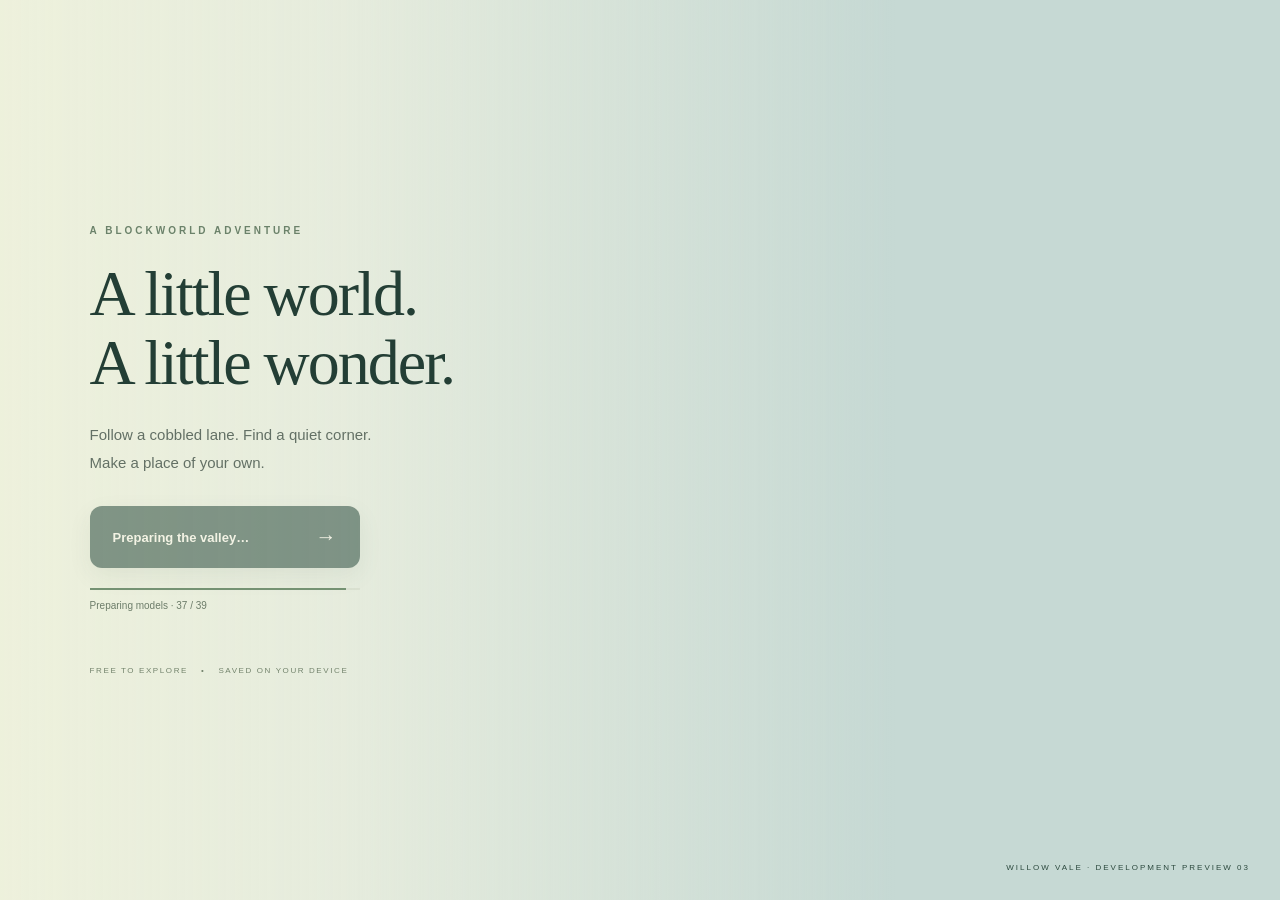
==== adventures.html @ 524bb2ce "Publish Preview 03 as main BlockWorld Adventures web app" ====
<!doctype html>
<html lang="en">
  <head>
    <meta charset="UTF-8" />
    <meta
      name="viewport"
      content="width=device-width, initial-scale=1, viewport-fit=cover"
    />
    <meta name="theme-color" content="#243c35" />
    <meta
      name="description"
      content="Explore a little village, wander the woods and make a place of your own. BlockWorld Adventures development preview."
    />
    <link rel="icon" href="./icon.svg" />
    <title>BlockWorld Adventures · Willowmere</title>
    <script type="module" crossorigin src="./assets/adventures-Db1xCGZF.js"></script>
    <link rel="stylesheet" crossorigin href="./assets/adventures-DYJf8BwX.css">
  </head>
  <body>
    <div id="app"></div>
  </body>
</html>
---- assets/adventures-DYJf8BwX.css ----
:root{font-family:ui-rounded,Avenir Next,Segoe UI,sans-serif;color:#233e35;background:#c6d9d4;--cream: #faf6ea;--green: #294a3d;--shadow: 0 8px 28px #23392b1a}*{box-sizing:border-box}body{margin:0;overflow:hidden}button,input,select,textarea{font:inherit}button{cursor:pointer;border:0;color:inherit;background:var(--cream);border-radius:12px;padding:13px 18px;min-height:46px;font-weight:600;transition:background .18s,transform .18s}button:hover{background:#e9e6d7}button:active{transform:translateY(1px)}button:disabled{cursor:wait;opacity:.55}button:focus-visible,a:focus-visible,summary:focus-visible,input:focus-visible,select:focus-visible{outline:3px solid #bc944c;outline-offset:3px}button[aria-pressed=true]{background:var(--green);color:var(--cream)}[hidden]{display:none!important}.primary{background:var(--green);color:var(--cream)}.primary:hover{background:#3c6050}#view{position:fixed;inset:0;width:100%;height:100%;touch-action:none;outline:none}#hud{position:fixed;top:max(24px,env(safe-area-inset-top));left:max(28px,env(safe-area-inset-left));right:max(28px,env(safe-area-inset-right));display:flex;justify-content:space-between;align-items:center;gap:20px;pointer-events:none}#hud>*{pointer-events:auto}.identity{display:flex;align-items:center;gap:13px;color:#294239;text-shadow:0 1px 12px #f8f7eac7}.brandmark{display:grid;place-items:center;width:43px;height:45px;font-size:45px;line-height:1}.wordmark{font-size:12px;font-weight:800;letter-spacing:2px;line-height:1.3}.wordmark span{display:block;font-size:9px;letter-spacing:3px;font-weight:600}.identity-divider{height:31px;width:1px;background:#29423940;margin:0 6px}.location strong{display:block;font-family:Georgia,serif;font-weight:500;font-size:23px}.location span{font-size:9px;letter-spacing:2px;display:block;margin-top:4px}nav{display:flex;gap:5px;padding:5px;background:#faf6eae8;border:1px solid #fff7;border-radius:16px;box-shadow:var(--shadow);-webkit-backdrop-filter:blur(16px);backdrop-filter:blur(16px)}nav button{background:transparent;min-width:48px;font-size:20px;padding:8px 13px}nav button span{font-size:12px;vertical-align:2px;margin-left:6px}.smallPill{position:fixed;top:103px;left:35px;border-radius:40px;background:#faf6ead9;padding:10px 16px;font-size:13px;box-shadow:var(--shadow);color:#416044;display:flex;gap:10px;align-items:center}.smallPill b{font-size:11px;border-left:1px solid #29423930;padding-left:10px}#compass{position:fixed;top:103px;right:44px;width:28px;text-align:center;font-size:10px;font-weight:700;transform-origin:50% 21px}#compass i{font-style:normal;display:block;font-size:24px}#bottomHint,#touchHint{position:fixed;bottom:max(28px,env(safe-area-inset-bottom));left:50%;transform:translate(-50%);display:flex;gap:20px;white-space:nowrap;font-size:11px;color:#fff;text-shadow:0 1px 5px #182f23;font-weight:500}kbd{font:10px ui-sans-serif,system-ui;background:#faf6ead9;border:1px solid #233e3525;border-radius:4px;padding:3px 5px;color:#294239;box-shadow:0 1px #233e3520;margin:0 1px;text-shadow:none}#touchHint{display:none}#saveState{position:fixed;right:max(26px,env(safe-area-inset-right));bottom:max(13px,env(safe-area-inset-bottom));color:#254037;font-size:10px;text-shadow:0 1px 5px #ffffffe0;max-width:45vw;text-align:right;pointer-events:none}.saveError{background:#fff1de!important;color:#8d3a21!important;padding:12px!important;cursor:pointer;pointer-events:auto!important;border-radius:10px;max-width:70vw!important}.roundControl{position:fixed;bottom:65px;right:max(30px,env(safe-area-inset-right));background:#faf6eac9;border:1px solid #fff7;box-shadow:var(--shadow);width:64px;height:64px;border-radius:50%;display:flex;flex-direction:column;justify-content:center;align-items:center;font-size:25px;padding:7px;touch-action:none;-webkit-user-select:none;user-select:none}.roundControl span{font-size:9px;margin-top:2px}#joystick{display:none;position:fixed;left:max(35px,env(safe-area-inset-left));bottom:max(45px,env(safe-area-inset-bottom));height:124px;width:124px;border-radius:50%;background:#faf6ea32;border:1px solid #faf6ea88;box-shadow:inset 0 0 30px #faf6ea22;touch-action:none;-webkit-user-select:none;user-select:none}#knob{position:absolute;left:50%;top:50%;width:48px;height:48px;transform:translate(-50%,-50%);border-radius:50%;border:1px solid #faf6eaaa;background:#faf6ea9c;box-shadow:0 4px 14px #233e3520}#context{position:fixed;bottom:93px;left:50%;transform:translate(-50%);background:#faf6eaed;border:1px solid #fff7;border-radius:15px;padding:7px 7px 7px 19px;display:flex;align-items:center;gap:25px;box-shadow:var(--shadow);font-family:Georgia,serif;max-width:calc(100vw - 330px);white-space:nowrap}#context button{font-family:ui-sans-serif,system-ui;font-size:11px;background:#e5e9db}#toast{position:fixed;top:158px;left:50%;transform:translate(-50%);background:#294a3de8;color:#fffbee;padding:13px 20px;font-size:13px;border-radius:12px;max-width:min(520px,90vw);box-shadow:var(--shadow);z-index:12;text-align:center}#stats{position:fixed;right:20px;top:155px;white-space:pre;font:11px/1.5 ui-monospace,monospace;color:#e5efd9;background:#203d34dc;padding:15px;border-radius:10px;pointer-events:none;z-index:10}#welcome{position:fixed;inset:0;background:linear-gradient(90deg,#eef1dcfa,#edf0dfd0 27%,#e7eddf00 70%);z-index:20;display:flex;align-items:center;padding:7vw;pointer-events:none}#welcome section{max-width:470px;pointer-events:auto}h1,h2,p{margin-top:0}.eyebrow{font-size:10px;font-weight:700;letter-spacing:3px;color:#6b826a;margin-bottom:23px}h1{font:normal clamp(36px,5vw,68px) / 1.08 Georgia,"Times New Roman",serif;letter-spacing:-2px;margin-bottom:24px}p{font-size:14px;line-height:1.85;color:#637065}#welcome p{font-size:15px;margin-bottom:30px}#enter{display:flex;justify-content:space-between;align-items:center;min-width:270px;padding:19px 23px;font-size:13px;box-shadow:0 8px 25px #294a3d24}#enter span{font-size:21px;margin-left:30px}.loadingTrack{height:2px;background:#a2af962c;width:270px;margin-top:20px}.loadingTrack i{display:block;height:100%;width:0;background:#769374;transition:width .2s}#loadingText{font-size:10px;display:block;margin-top:10px;color:#6c7c69}.welcomeFoot{margin-top:55px;font-size:8px;letter-spacing:1.6px;color:#73836c;display:flex;gap:13px}.previewBadge{position:absolute;bottom:28px;right:30px;font-size:8px;letter-spacing:2px;color:#2c493e}#modal{position:fixed;inset:0;z-index:30;background:#1f362b6b;-webkit-backdrop-filter:blur(8px);backdrop-filter:blur(8px);display:grid;place-items:center;padding:max(22px,env(safe-area-inset-top)) max(22px,env(safe-area-inset-right)) max(22px,env(safe-area-inset-bottom)) max(22px,env(safe-area-inset-left));overflow:auto}#modal>section{position:relative;width:min(850px,100%);background:var(--cream);padding:45px;border:1px solid #fff9;border-radius:24px;box-shadow:0 20px 80px #1a2d2440;max-height:100%;overflow:auto}#modal h1{font-size:40px;letter-spacing:-1px;margin-bottom:16px}#modal .eyebrow{font-size:8px;margin-bottom:14px}.closeModal{position:absolute;right:15px;top:15px;background:transparent;font-weight:400;font-size:17px}#modal p{max-width:660px;font-size:13px}#modal h2{font:22px Georgia,serif;margin-bottom:15px}.placeCards{display:grid;grid-template-columns:repeat(3,1fr);gap:12px;margin:25px 0}.placeCard{text-align:left;display:flex;flex-direction:column;gap:12px;min-height:230px;padding:20px;background:#e6ecdc;border:1px solid #354c3021}.placeCard.woodland{background:#dbe5da}.placeCard.meadow{background:#ede6d4}.sceneIcon{font-size:44px;font-weight:400;color:#688269}.placeCard small{font-size:7px;letter-spacing:1.7px}.placeCard strong{font:23px Georgia,serif;letter-spacing:-.5px}.placeCard>span:not(.sceneIcon){font-size:11px;line-height:1.65;color:#667360}.placeCard b{font-size:11px;margin-top:auto}.savedWorlds{padding-top:15px;border-top:1px solid #29423920}#savedRows{display:flex;flex-wrap:wrap;gap:8px}#savedRows button{border:1px solid #29423925;font-size:12px}.finePrint{font-size:10px!important;color:#7d8576!important;margin:22px 0 0}.menuGrid{display:grid;grid-template-columns:1fr 1fr;gap:9px;margin:20px 0}.menuGrid button,.fileButton{font-size:12px;background:#e9ebdf;text-align:center}.menuGrid .primary{background:var(--green)}.fileButton{position:relative;border-radius:12px;display:grid;place-items:center;min-height:46px;cursor:pointer;font-weight:600}.fileButton input{position:absolute;inset:0;opacity:0;width:100%;cursor:pointer}.fileButton:focus-within{outline:3px solid #bc944c;outline-offset:3px}.qualityLabel{display:flex;align-items:center;gap:20px;font-size:12px;margin:24px 0}select{background:#e9ebdf;border:1px solid #29423925;border-radius:8px;padding:10px;max-width:100%}details{font-size:12px;margin-top:22px;color:#667360}summary{cursor:pointer;margin-bottom:15px}textarea{width:100%;min-height:80px;font:10px/1.5 ui-monospace,monospace;background:#fffdf5;border:1px solid #29423930;border-radius:8px;padding:10px}a{color:#355a43}.assetGrid{display:grid;grid-template-columns:repeat(5,1fr);gap:8px}.assetGrid button{background:#e5e9db;border:1px solid #2942391c;font-size:10px;display:flex;flex-direction:column;align-items:center;gap:8px;padding:14px 8px}.assetGrid button span{font:36px Georgia,serif;color:#6c8569}#editBar{position:fixed;bottom:28px;left:50%;transform:translate(-50%);display:flex;gap:5px;align-items:center;z-index:15;box-shadow:var(--shadow);background:var(--cream);padding:7px;border-radius:15px;max-width:95vw}#editBar button{padding:10px 14px;font-size:17px;background:#e6eadb}#editBar button span{font-size:11px;margin-left:3px}#editBar .primary{background:var(--green)}#editName{font-size:11px;padding:0 12px;min-width:100px;max-width:180px}#fatal{position:fixed;inset:25%;padding:35px;border-radius:20px;background:var(--cream);z-index:100;box-shadow:0 0 0 100vmax #223c36aa}#fatal h2{font:28px Georgia,serif}#fatal p{word-break:break-word}@media(pointer:coarse){#joystick{display:block}#bottomHint{display:none}#touchHint{display:block;font-size:9px;bottom:21px}#context{bottom:155px}#saveState{bottom:4px}.roundControl{bottom:65px}button{touch-action:manipulation}}@media(max-width:700px){#hud{top:max(14px,env(safe-area-inset-top));left:max(14px,env(safe-area-inset-left));right:max(14px,env(safe-area-inset-right));gap:10px}.brandmark{width:27px;font-size:35px}.identity{gap:7px}.wordmark{font-size:9px;letter-spacing:1.2px}.wordmark span{font-size:7px;letter-spacing:1.7px}.identity-divider{margin:0 3px;height:23px}.location strong{font-size:18px}.location span{font-size:7px;letter-spacing:1.2px}nav{gap:0;border-radius:13px;padding:3px}nav button{font-size:21px;padding:7px;min-width:43px;min-height:43px}nav button span{display:none}.smallPill{top:82px;left:18px;font-size:11px;gap:8px;padding:9px 12px}#compass{top:84px;right:25px}.smallPill b{font-size:9px}#welcome{padding:30px;background:linear-gradient(90deg,#eef1dcf5,#edf0dfad 70%,#e7eddf42)}#welcome h1{font-size:48px}#welcome p{font-size:13px}#welcome section{max-width:360px}#enter{min-width:250px}.previewBadge{font-size:7px;right:18px;bottom:18px}.welcomeFoot{font-size:7px;margin-top:35px}#context{max-width:calc(100vw - 32px);bottom:185px;padding-left:13px;gap:14px;font-size:14px}#context button{padding:10px;min-height:44px}#context kbd{display:none}#toast{top:130px;font-size:12px;width:max-content;max-width:90vw}#modal{padding:14px}#modal>section{padding:35px 22px 25px;border-radius:20px}#modal h1{font-size:33px;padding-right:15px}.placeCards{grid-template-columns:1fr;gap:9px;margin:18px 0}.placeCard{min-height:128px;gap:7px;position:relative;padding:16px 18px 16px 72px}.sceneIcon{position:absolute;left:20px;top:35px;font-size:32px}.placeCard strong{font-size:22px}.placeCard>span:not(.sceneIcon){font-size:10px}.placeCard b{position:absolute;right:15px;top:19px;font-size:10px}.placeCard small{padding-right:65px;font-size:7px}.assetGrid{grid-template-columns:repeat(3,1fr)}.menuGrid{gap:7px}.menuGrid button,.fileButton{font-size:11px;padding:12px}.qualityLabel{display:block}.qualityLabel select{display:block;margin-top:10px;width:100%}#editBar{bottom:28px;gap:3px;padding:5px;flex-wrap:wrap;justify-content:center;width:max-content;max-width:94vw}#editName{font-size:10px;padding:0 5px;max-width:130px;min-width:0}#editBar button{padding:8px 12px;min-height:44px}#editBar button span{display:none}#saveState{font-size:8px;max-width:65vw;right:12px}#joystick{width:116px;height:116px;left:max(22px,env(safe-area-inset-left));bottom:max(50px,env(safe-area-inset-bottom))}.roundControl{right:max(22px,env(safe-area-inset-right));bottom:72px;width:59px;height:59px}#fatal{inset:15% 5%}#stats{top:125px;font-size:9px;padding:10px}}@media(max-height:520px){#hud{top:max(8px,env(safe-area-inset-top));left:max(14px,env(safe-area-inset-left));right:max(14px,env(safe-area-inset-right))}.smallPill{top:72px;left:21px;font-size:10px;padding:6px 11px}#compass{top:75px}#welcome h1{font-size:42px;margin-bottom:15px}#welcome p{font-size:12px;margin-bottom:20px}#welcome .eyebrow{margin-bottom:13px}.welcomeFoot{margin-top:20px}#welcome{padding:25px 55px}.previewBadge{bottom:10px;font-size:6px}#enter{padding:13px 20px}.loadingTrack{margin-top:12px}#joystick{width:102px;height:102px;bottom:25px;left:max(25px,env(safe-area-inset-left))}#knob{width:42px;height:42px}.roundControl{bottom:35px}#context{bottom:30px;max-width:calc(100vw - 320px);font-size:13px;gap:12px}#bottomHint,#touchHint{bottom:8px;font-size:8px}#editBar{bottom:20px}#toast{top:90px}#modal>section{padding:28px}.placeCards{grid-template-columns:repeat(3,1fr)}.placeCard{padding:14px;min-height:185px}.placeCard .sceneIcon{position:static;font-size:28px}.placeCard b{position:static}.placeCard small{font-size:6px;padding:0}.placeCard strong{font-size:21px}.assetGrid{grid-template-columns:repeat(5,1fr)}}@media(prefers-reduced-motion:reduce){button{transition:none}}body:not(.playing) #hud,body:not(.playing) #discoveryCount,body:not(.playing) #compass,body:not(.playing) #run,body:not(.playing) #joystick,body:not(.playing) #bottomHint,body:not(.playing) #touchHint,body:not(.playing) #saveState{visibility:hidden}.identity{background:#faf6eade;border:1px solid #fff5;border-radius:16px;padding:8px 12px;-webkit-backdrop-filter:blur(12px);backdrop-filter:blur(12px);box-shadow:var(--shadow)}@media(max-width:440px){.identity .wordmark{display:none}.identity{padding:7px 10px;gap:4px}.identity-divider{margin:0 2px}.location strong{font-size:19px}}#newPlaceButtons{display:flex;flex-wrap:wrap;gap:8px}#newPlaceButtons button{font-size:12px;border:1px solid #29423925}.newPlaces{padding-top:15px}.catalogueFilters{display:flex;flex-wrap:wrap;gap:7px;margin:20px 0}.catalogueFilters button{font-size:10px;min-height:36px;padding:8px 13px;background:#e5e9db;border-radius:30px}.catalogueFilters button[aria-pressed=true]{background:#294a3d;color:#faf6ea}.assetGrid button{padding:8px 7px 14px;gap:5px}.assetGrid button img{width:100%;height:auto;aspect-ratio:4/3;object-fit:contain;pointer-events:none}.assetGrid button .assetLabel{font:600 11px/1.4 ui-rounded,Segoe UI,sans-serif;color:#294438;min-height:30px;display:grid;place-items:center}.assetGrid button:hover{background:#dbe3cd;border-color:#6f8d62}.assetGrid button:focus-visible{outline:3px solid #ad8b49;outline-offset:2px}body.editing #bottomHint,body.editing #touchHint,body.editing #context{visibility:hidden}@media(max-width:700px)and (min-height:521px){#editBar{bottom:184px}}#compass{display:none}#minimap{position:fixed;top:106px;right:max(30px,env(safe-area-inset-right));width:152px;height:152px;padding:0;border-radius:50%;border:5px solid #faf6eae8;box-shadow:0 4px 20px #203e3430;overflow:hidden;background:#a1b783;z-index:3}#miniCanvas{display:block;width:100%;height:100%;pointer-events:none}body:not(.playing) #minimap{display:none}#mapOverlay{position:fixed;inset:0;z-index:60;background:#e5e6d0}.mapHeader{position:absolute;top:0;left:0;right:0;height:94px;padding:18px max(28px,env(safe-area-inset-left));display:flex;align-items:center;justify-content:space-between;background:#faf6eaf2;z-index:2;box-shadow:0 4px 20px #203e3410}.mapHeader small{font-size:10px;letter-spacing:2px}.mapHeader h1{font-family:Georgia,serif;font-weight:400;margin:4px 0;font-size:28px}#fullMap{position:absolute;top:94px;left:0;width:100%;height:calc(100% - 160px);touch-action:none;outline:none}.mapTools{position:absolute;bottom:max(18px,env(safe-area-inset-bottom));left:50%;transform:translate(-50%);display:flex;gap:6px;align-items:center;white-space:nowrap}.mapTools button{min-width:46px;padding:10px 14px;box-shadow:0 2px 8px #203e3414}.mapTools select{border:0;background:#faf6ea;padding:12px;border-radius:12px;color:#294a3d;max-width:185px;min-height:46px}.mapHint{position:absolute;bottom:72px;left:0;right:0;text-align:center;font-size:12px;pointer-events:none;color:#294a3d;background:#faf6eaab;padding:5px;margin:0}@media(max-width:700px){#minimap{top:94px;right:14px;width:112px;height:112px;border-width:4px}.mapHeader{height:83px;padding:14px 16px}.mapHeader h1{font-size:23px}#fullMap{top:83px;height:calc(100% - 150px)}.mapTools{gap:4px;bottom:max(12px,env(safe-area-inset-bottom))}.mapTools button{padding:10px;min-width:43px}.mapTools select{width:118px;padding:10px 5px;font-size:12px}.mapHint{font-size:10px;bottom:65px}}@media(max-height:520px){#minimap{top:75px;width:96px;height:96px}.mapHeader{height:67px;padding:8px 18px}.mapHeader h1{font-size:23px}#fullMap{top:67px;height:calc(100% - 124px)}.mapTools{bottom:8px}.mapHint{bottom:58px}}body.editing #minimap{opacity:.65}@media(max-width:700px)and (min-height:521px){#toast{top:220px;max-width:80vw}}
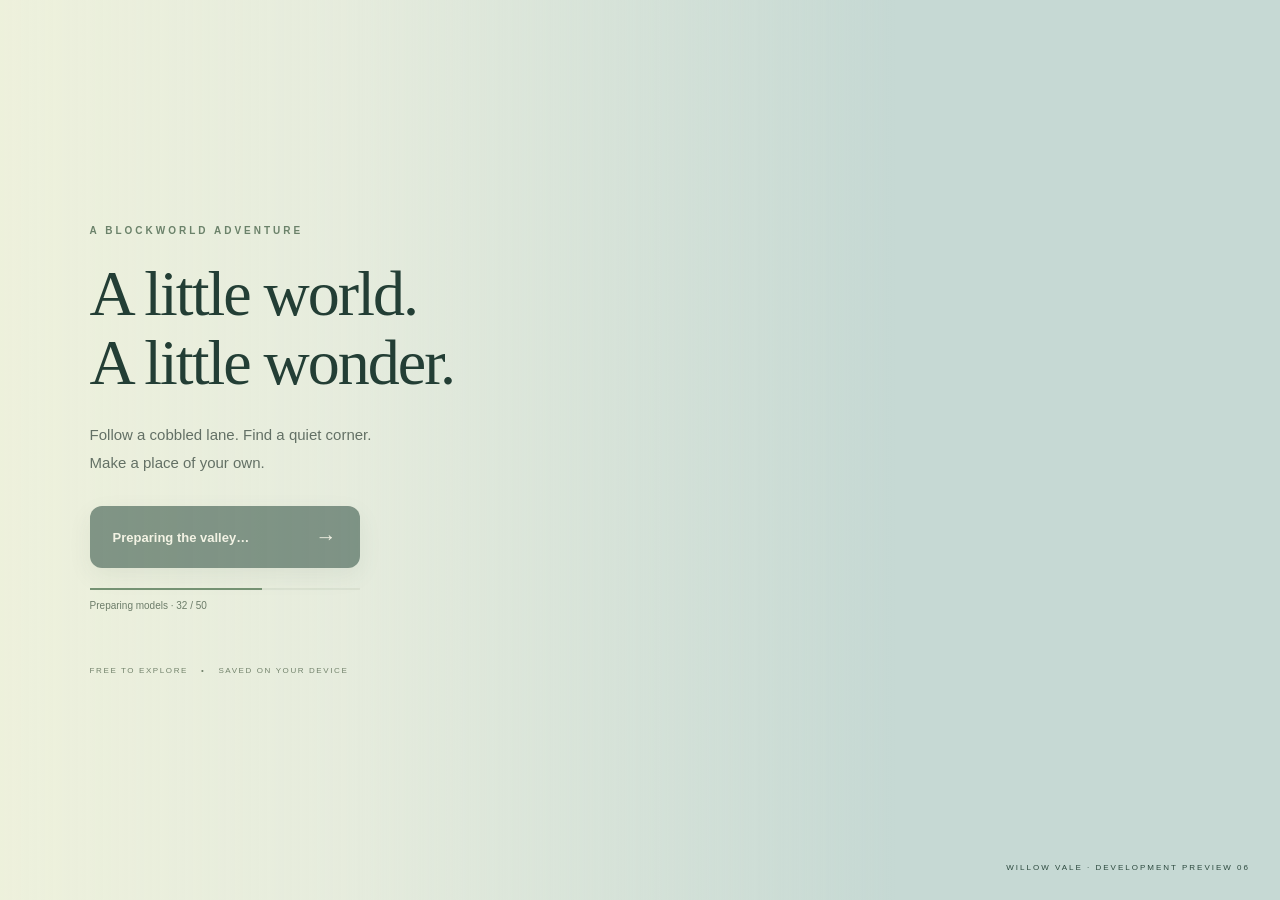
==== commit c7bab318: "Publish verified Preview 06 as main BlockWorld Adventures website" ====
--- a/adventures.html
+++ b/adventures.html
@@ -13,8 +13,8 @@
     />
     <link rel="icon" href="./icon.svg" />
     <title>BlockWorld Adventures · Willowmere</title>
-    <script type="module" crossorigin src="./assets/adventures-Db1xCGZF.js"></script>
-    <link rel="stylesheet" crossorigin href="./assets/adventures-DYJf8BwX.css">
+    <script type="module" crossorigin src="./assets/adventures-yTikIZOx.js"></script>
+    <link rel="stylesheet" crossorigin href="./assets/adventures-Bnf_TqVr.css">
   </head>
   <body>
     <div id="app"></div>
--- a/assets/adventures-Bnf_TqVr.css
+++ b/assets/adventures-Bnf_TqVr.css
@@ -0,0 +1 @@
+:root{font-family:ui-rounded,Avenir Next,Segoe UI,sans-serif;color:#233e35;background:#c6d9d4;--cream: #faf6ea;--green: #294a3d;--shadow: 0 8px 28px #23392b1a}*{box-sizing:border-box}body{margin:0;overflow:hidden}button,input,select,textarea{font:inherit}button{cursor:pointer;border:0;color:inherit;background:var(--cream);border-radius:12px;padding:13px 18px;min-height:46px;font-weight:600;transition:background .18s,transform .18s}button:hover{background:#e9e6d7}button:active{transform:translateY(1px)}button:disabled{cursor:wait;opacity:.55}button:focus-visible,a:focus-visible,summary:focus-visible,input:focus-visible,select:focus-visible{outline:3px solid #bc944c;outline-offset:3px}button[aria-pressed=true]{background:var(--green);color:var(--cream)}[hidden]{display:none!important}.primary{background:var(--green);color:var(--cream)}.primary:hover{background:#3c6050}#view{position:fixed;inset:0;width:100%;height:100%;touch-action:none;outline:none}#hud{position:fixed;top:max(24px,env(safe-area-inset-top));left:max(28px,env(safe-area-inset-left));right:max(28px,env(safe-area-inset-right));display:flex;justify-content:space-between;align-items:center;gap:20px;pointer-events:none}#hud>*{pointer-events:auto}.identity{display:flex;align-items:center;gap:13px;color:#294239;text-shadow:0 1px 12px #f8f7eac7}.brandmark{display:grid;place-items:center;width:43px;height:45px;font-size:45px;line-height:1}.wordmark{font-size:12px;font-weight:800;letter-spacing:2px;line-height:1.3}.wordmark span{display:block;font-size:9px;letter-spacing:3px;font-weight:600}.identity-divider{height:31px;width:1px;background:#29423940;margin:0 6px}.location strong{display:block;font-family:Georgia,serif;font-weight:500;font-size:23px}.location span{font-size:9px;letter-spacing:2px;display:block;margin-top:4px}nav{display:flex;gap:5px;padding:5px;background:#faf6eae8;border:1px solid #fff7;border-radius:16px;box-shadow:var(--shadow);-webkit-backdrop-filter:blur(16px);backdrop-filter:blur(16px)}nav button{background:transparent;min-width:48px;font-size:20px;padding:8px 13px}nav button span{font-size:12px;vertical-align:2px;margin-left:6px}.smallPill{position:fixed;top:103px;left:35px;border-radius:40px;background:#faf6ead9;padding:10px 16px;font-size:13px;box-shadow:var(--shadow);color:#416044;display:flex;gap:10px;align-items:center}.smallPill b{font-size:11px;border-left:1px solid #29423930;padding-left:10px}#compass{position:fixed;top:103px;right:44px;width:28px;text-align:center;font-size:10px;font-weight:700;transform-origin:50% 21px}#compass i{font-style:normal;display:block;font-size:24px}#bottomHint,#touchHint{position:fixed;bottom:max(28px,env(safe-area-inset-bottom));left:50%;transform:translate(-50%);display:flex;gap:20px;white-space:nowrap;font-size:11px;color:#fff;text-shadow:0 1px 5px #182f23;font-weight:500}kbd{font:10px ui-sans-serif,system-ui;background:#faf6ead9;border:1px solid #233e3525;border-radius:4px;padding:3px 5px;color:#294239;box-shadow:0 1px #233e3520;margin:0 1px;text-shadow:none}#touchHint{display:none}#saveState{position:fixed;right:max(26px,env(safe-area-inset-right));bottom:max(13px,env(safe-area-inset-bottom));color:#254037;font-size:10px;text-shadow:0 1px 5px #ffffffe0;max-width:45vw;text-align:right;pointer-events:none}.saveError{background:#fff1de!important;color:#8d3a21!important;padding:12px!important;cursor:pointer;pointer-events:auto!important;border-radius:10px;max-width:70vw!important}.roundControl{position:fixed;bottom:65px;right:max(30px,env(safe-area-inset-right));background:#faf6eac9;border:1px solid #fff7;box-shadow:var(--shadow);width:64px;height:64px;border-radius:50%;display:flex;flex-direction:column;justify-content:center;align-items:center;font-size:25px;padding:7px;touch-action:none;-webkit-user-select:none;user-select:none}.roundControl span{font-size:9px;margin-top:2px}#joystick{display:none;position:fixed;left:max(35px,env(safe-area-inset-left));bottom:max(45px,env(safe-area-inset-bottom));height:124px;width:124px;border-radius:50%;background:#faf6ea32;border:1px solid #faf6ea88;box-shadow:inset 0 0 30px #faf6ea22;touch-action:none;-webkit-user-select:none;user-select:none}#knob{position:absolute;left:50%;top:50%;width:48px;height:48px;transform:translate(-50%,-50%);border-radius:50%;border:1px solid #faf6eaaa;background:#faf6ea9c;box-shadow:0 4px 14px #233e3520}#context{position:fixed;bottom:93px;left:50%;transform:translate(-50%);background:#faf6eaed;border:1px solid #fff7;border-radius:15px;padding:7px 7px 7px 19px;display:flex;align-items:center;gap:25px;box-shadow:var(--shadow);font-family:Georgia,serif;max-width:calc(100vw - 330px);white-space:nowrap}#context button{font-family:ui-sans-serif,system-ui;font-size:11px;background:#e5e9db}#toast{position:fixed;top:158px;left:50%;transform:translate(-50%);background:#294a3de8;color:#fffbee;padding:13px 20px;font-size:13px;border-radius:12px;max-width:min(520px,90vw);box-shadow:var(--shadow);z-index:12;text-align:center}#stats{position:fixed;right:20px;top:155px;white-space:pre;font:11px/1.5 ui-monospace,monospace;color:#e5efd9;background:#203d34dc;padding:15px;border-radius:10px;pointer-events:none;z-index:10}#welcome{position:fixed;inset:0;background:linear-gradient(90deg,#eef1dcfa,#edf0dfd0 27%,#e7eddf00 70%);z-index:20;display:flex;align-items:center;padding:7vw;pointer-events:none}#welcome section{max-width:470px;pointer-events:auto}h1,h2,p{margin-top:0}.eyebrow{font-size:10px;font-weight:700;letter-spacing:3px;color:#6b826a;margin-bottom:23px}h1{font:normal clamp(36px,5vw,68px) / 1.08 Georgia,"Times New Roman",serif;letter-spacing:-2px;margin-bottom:24px}p{font-size:14px;line-height:1.85;color:#637065}#welcome p{font-size:15px;margin-bottom:30px}#enter{display:flex;justify-content:space-between;align-items:center;min-width:270px;padding:19px 23px;font-size:13px;box-shadow:0 8px 25px #294a3d24}#enter span{font-size:21px;margin-left:30px}.loadingTrack{height:2px;background:#a2af962c;width:270px;margin-top:20px}.loadingTrack i{display:block;height:100%;width:0;background:#769374;transition:width .2s}#loadingText{font-size:10px;display:block;margin-top:10px;color:#6c7c69}.welcomeFoot{margin-top:55px;font-size:8px;letter-spacing:1.6px;color:#73836c;display:flex;gap:13px}.previewBadge{position:absolute;bottom:28px;right:30px;font-size:8px;letter-spacing:2px;color:#2c493e}#modal{position:fixed;inset:0;z-index:30;background:#1f362b6b;-webkit-backdrop-filter:blur(8px);backdrop-filter:blur(8px);display:grid;place-items:center;padding:max(22px,env(safe-area-inset-top)) max(22px,env(safe-area-inset-right)) max(22px,env(safe-area-inset-bottom)) max(22px,env(safe-area-inset-left));overflow:auto}#modal>section{position:relative;width:min(850px,100%);background:var(--cream);padding:45px;border:1px solid #fff9;border-radius:24px;box-shadow:0 20px 80px #1a2d2440;max-height:100%;overflow:auto}#modal h1{font-size:40px;letter-spacing:-1px;margin-bottom:16px}#modal .eyebrow{font-size:8px;margin-bottom:14px}.closeModal{position:absolute;right:15px;top:15px;background:transparent;font-weight:400;font-size:17px}#modal p{max-width:660px;font-size:13px}#modal h2{font:22px Georgia,serif;margin-bottom:15px}.placeCards{display:grid;grid-template-columns:repeat(3,1fr);gap:12px;margin:25px 0}.placeCard{text-align:left;display:flex;flex-direction:column;gap:12px;min-height:230px;padding:20px;background:#e6ecdc;border:1px solid #354c3021}.placeCard.woodland{background:#dbe5da}.placeCard.meadow{background:#ede6d4}.sceneIcon{font-size:44px;font-weight:400;color:#688269}.placeCard small{font-size:7px;letter-spacing:1.7px}.placeCard strong{font:23px Georgia,serif;letter-spacing:-.5px}.placeCard>span:not(.sceneIcon){font-size:11px;line-height:1.65;color:#667360}.placeCard b{font-size:11px;margin-top:auto}.savedWorlds{padding-top:15px;border-top:1px solid #29423920}#savedRows{display:flex;flex-wrap:wrap;gap:8px}#savedRows button{border:1px solid #29423925;font-size:12px}.finePrint{font-size:10px!important;color:#7d8576!important;margin:22px 0 0}.menuGrid{display:grid;grid-template-columns:1fr 1fr;gap:9px;margin:20px 0}.menuGrid button,.fileButton{font-size:12px;background:#e9ebdf;text-align:center}.menuGrid .primary{background:var(--green)}.fileButton{position:relative;border-radius:12px;display:grid;place-items:center;min-height:46px;cursor:pointer;font-weight:600}.fileButton input{position:absolute;inset:0;opacity:0;width:100%;cursor:pointer}.fileButton:focus-within{outline:3px solid #bc944c;outline-offset:3px}.qualityLabel{display:flex;align-items:center;gap:20px;font-size:12px;margin:24px 0}select{background:#e9ebdf;border:1px solid #29423925;border-radius:8px;padding:10px;max-width:100%}details{font-size:12px;margin-top:22px;color:#667360}summary{cursor:pointer;margin-bottom:15px}textarea{width:100%;min-height:80px;font:10px/1.5 ui-monospace,monospace;background:#fffdf5;border:1px solid #29423930;border-radius:8px;padding:10px}a{color:#355a43}.assetGrid{display:grid;grid-template-columns:repeat(5,1fr);gap:8px}.assetGrid button{background:#e5e9db;border:1px solid #2942391c;font-size:10px;display:flex;flex-direction:column;align-items:center;gap:8px;padding:14px 8px}.assetGrid button span{font:36px Georgia,serif;color:#6c8569}#editBar{position:fixed;bottom:28px;left:50%;transform:translate(-50%);display:flex;gap:5px;align-items:center;z-index:15;box-shadow:var(--shadow);background:var(--cream);padding:7px;border-radius:15px;max-width:95vw}#editBar button{padding:10px 14px;font-size:17px;background:#e6eadb}#editBar button span{font-size:11px;margin-left:3px}#editBar .primary{background:var(--green)}#editName{font-size:11px;padding:0 12px;min-width:100px;max-width:180px}#fatal{position:fixed;inset:25%;padding:35px;border-radius:20px;background:var(--cream);z-index:100;box-shadow:0 0 0 100vmax #223c36aa}#fatal h2{font:28px Georgia,serif}#fatal p{word-break:break-word}@media(pointer:coarse){#joystick{display:block}#bottomHint{display:none}#touchHint{display:block;font-size:9px;bottom:21px}#context{bottom:155px}#saveState{bottom:4px}.roundControl{bottom:65px}button{touch-action:manipulation}}@media(max-width:700px){#hud{top:max(14px,env(safe-area-inset-top));left:max(14px,env(safe-area-inset-left));right:max(14px,env(safe-area-inset-right));gap:10px}.brandmark{width:27px;font-size:35px}.identity{gap:7px}.wordmark{font-size:9px;letter-spacing:1.2px}.wordmark span{font-size:7px;letter-spacing:1.7px}.identity-divider{margin:0 3px;height:23px}.location strong{font-size:18px}.location span{font-size:7px;letter-spacing:1.2px}nav{gap:0;border-radius:13px;padding:3px}nav button{font-size:21px;padding:7px;min-width:43px;min-height:43px}nav button span{display:none}.smallPill{top:82px;left:18px;font-size:11px;gap:8px;padding:9px 12px}#compass{top:84px;right:25px}.smallPill b{font-size:9px}#welcome{padding:30px;background:linear-gradient(90deg,#eef1dcf5,#edf0dfad 70%,#e7eddf42)}#welcome h1{font-size:48px}#welcome p{font-size:13px}#welcome section{max-width:360px}#enter{min-width:250px}.previewBadge{font-size:7px;right:18px;bottom:18px}.welcomeFoot{font-size:7px;margin-top:35px}#context{max-width:calc(100vw - 32px);bottom:185px;padding-left:13px;gap:14px;font-size:14px}#context button{padding:10px;min-height:44px}#context kbd{display:none}#toast{top:130px;font-size:12px;width:max-content;max-width:90vw}#modal{padding:14px}#modal>section{padding:35px 22px 25px;border-radius:20px}#modal h1{font-size:33px;padding-right:15px}.placeCards{grid-template-columns:1fr;gap:9px;margin:18px 0}.placeCard{min-height:128px;gap:7px;position:relative;padding:16px 18px 16px 72px}.sceneIcon{position:absolute;left:20px;top:35px;font-size:32px}.placeCard strong{font-size:22px}.placeCard>span:not(.sceneIcon){font-size:10px}.placeCard b{position:absolute;right:15px;top:19px;font-size:10px}.placeCard small{padding-right:65px;font-size:7px}.assetGrid{grid-template-columns:repeat(3,1fr)}.menuGrid{gap:7px}.menuGrid button,.fileButton{font-size:11px;padding:12px}.qualityLabel{display:block}.qualityLabel select{display:block;margin-top:10px;width:100%}#editBar{bottom:28px;gap:3px;padding:5px;flex-wrap:wrap;justify-content:center;width:max-content;max-width:94vw}#editName{font-size:10px;padding:0 5px;max-width:130px;min-width:0}#editBar button{padding:8px 12px;min-height:44px}#editBar button span{display:none}#saveState{font-size:8px;max-width:65vw;right:12px}#joystick{width:116px;height:116px;left:max(22px,env(safe-area-inset-left));bottom:max(50px,env(safe-area-inset-bottom))}.roundControl{right:max(22px,env(safe-area-inset-right));bottom:72px;width:59px;height:59px}#fatal{inset:15% 5%}#stats{top:125px;font-size:9px;padding:10px}}@media(max-height:520px){#hud{top:max(8px,env(safe-area-inset-top));left:max(14px,env(safe-area-inset-left));right:max(14px,env(safe-area-inset-right))}.smallPill{top:72px;left:21px;font-size:10px;padding:6px 11px}#compass{top:75px}#welcome h1{font-size:42px;margin-bottom:15px}#welcome p{font-size:12px;margin-bottom:20px}#welcome .eyebrow{margin-bottom:13px}.welcomeFoot{margin-top:20px}#welcome{padding:25px 55px}.previewBadge{bottom:10px;font-size:6px}#enter{padding:13px 20px}.loadingTrack{margin-top:12px}#joystick{width:102px;height:102px;bottom:25px;left:max(25px,env(safe-area-inset-left))}#knob{width:42px;height:42px}.roundControl{bottom:35px}#context{bottom:30px;max-width:calc(100vw - 320px);font-size:13px;gap:12px}#bottomHint,#touchHint{bottom:8px;font-size:8px}#editBar{bottom:20px}#toast{top:90px}#modal>section{padding:28px}.placeCards{grid-template-columns:repeat(3,1fr)}.placeCard{padding:14px;min-height:185px}.placeCard .sceneIcon{position:static;font-size:28px}.placeCard b{position:static}.placeCard small{font-size:6px;padding:0}.placeCard strong{font-size:21px}.assetGrid{grid-template-columns:repeat(5,1fr)}}@media(prefers-reduced-motion:reduce){button{transition:none}}body:not(.playing) #hud,body:not(.playing) #discoveryCount,body:not(.playing) #compass,body:not(.playing) #run,body:not(.playing) #joystick,body:not(.playing) #bottomHint,body:not(.playing) #touchHint,body:not(.playing) #saveState{visibility:hidden}.identity{background:#faf6eade;border:1px solid #fff5;border-radius:16px;padding:8px 12px;-webkit-backdrop-filter:blur(12px);backdrop-filter:blur(12px);box-shadow:var(--shadow)}@media(max-width:440px){.identity .wordmark{display:none}.identity{padding:7px 10px;gap:4px}.identity-divider{margin:0 2px}.location strong{font-size:19px}}#newPlaceButtons{display:flex;flex-wrap:wrap;gap:8px}#newPlaceButtons button{font-size:12px;border:1px solid #29423925}.newPlaces{padding-top:15px}.catalogueFilters{display:flex;flex-wrap:wrap;gap:7px;margin:20px 0}.catalogueFilters button{transition:transform .18s;font-size:10px;min-height:36px;padding:8px 13px;background:#e5e9db;border-radius:30px}.catalogueFilters button[aria-pressed=true]{background:#294a3d;color:#faf6ea}.assetGrid button{padding:8px 7px 14px;gap:5px}.assetGrid button img{width:100%;height:auto;aspect-ratio:4/3;object-fit:contain;pointer-events:none}.assetGrid button .assetLabel{font:600 11px/1.4 ui-rounded,Segoe UI,sans-serif;color:#294438;min-height:30px;display:grid;place-items:center}.assetGrid button:hover{background:#dbe3cd;border-color:#6f8d62}.assetGrid button:focus-visible{outline:3px solid #ad8b49;outline-offset:2px}body.editing #bottomHint,body.editing #touchHint,body.editing #context{visibility:hidden}@media(max-width:700px)and (min-height:521px){#editBar{bottom:184px}}#compass{display:none}#minimap{position:fixed;top:106px;right:max(30px,env(safe-area-inset-right));width:152px;height:152px;padding:0;border-radius:50%;border:5px solid #faf6eae8;box-shadow:0 4px 20px #203e3430;overflow:hidden;background:#a1b783;z-index:3}#miniCanvas{display:block;width:100%;height:100%;pointer-events:none}body:not(.playing) #minimap{display:none}#mapOverlay{position:fixed;inset:0;z-index:60;background:#e5e6d0}.mapHeader{position:absolute;top:0;left:0;right:0;height:94px;padding:18px max(28px,env(safe-area-inset-left));display:flex;align-items:center;justify-content:space-between;background:#faf6eaf2;z-index:2;box-shadow:0 4px 20px #203e3410}.mapHeader small{font-size:10px;letter-spacing:2px}.mapHeader h1{font-family:Georgia,serif;font-weight:400;margin:4px 0;font-size:28px}#fullMap{position:absolute;top:94px;left:0;width:100%;height:calc(100% - 160px);touch-action:none;outline:none}.mapTools{position:absolute;bottom:max(18px,env(safe-area-inset-bottom));left:50%;transform:translate(-50%);display:flex;gap:6px;align-items:center;white-space:nowrap}.mapTools button{min-width:46px;padding:10px 14px;box-shadow:0 2px 8px #203e3414}.mapTools select{border:0;background:#faf6ea;padding:12px;border-radius:12px;color:#294a3d;max-width:185px;min-height:46px}.mapHint{position:absolute;bottom:72px;left:0;right:0;text-align:center;font-size:12px;pointer-events:none;color:#294a3d;background:#faf6eaab;padding:5px;margin:0}@media(max-width:700px){#minimap{top:94px;right:14px;width:112px;height:112px;border-width:4px}.mapHeader{height:83px;padding:14px 16px}.mapHeader h1{font-size:23px}#fullMap{top:83px;height:calc(100% - 150px)}.mapTools{gap:4px;bottom:max(12px,env(safe-area-inset-bottom))}.mapTools button{padding:10px;min-width:43px}.mapTools select{width:118px;padding:10px 5px;font-size:12px}.mapHint{font-size:10px;bottom:65px}}@media(max-height:520px){#minimap{top:75px;width:96px;height:96px}.mapHeader{height:67px;padding:8px 18px}.mapHeader h1{font-size:23px}#fullMap{top:67px;height:calc(100% - 124px)}.mapTools{bottom:8px}.mapHint{bottom:58px}}body.editing #minimap{opacity:.65}@media(max-width:700px)and (min-height:521px){#toast{top:220px;max-width:80vw}}
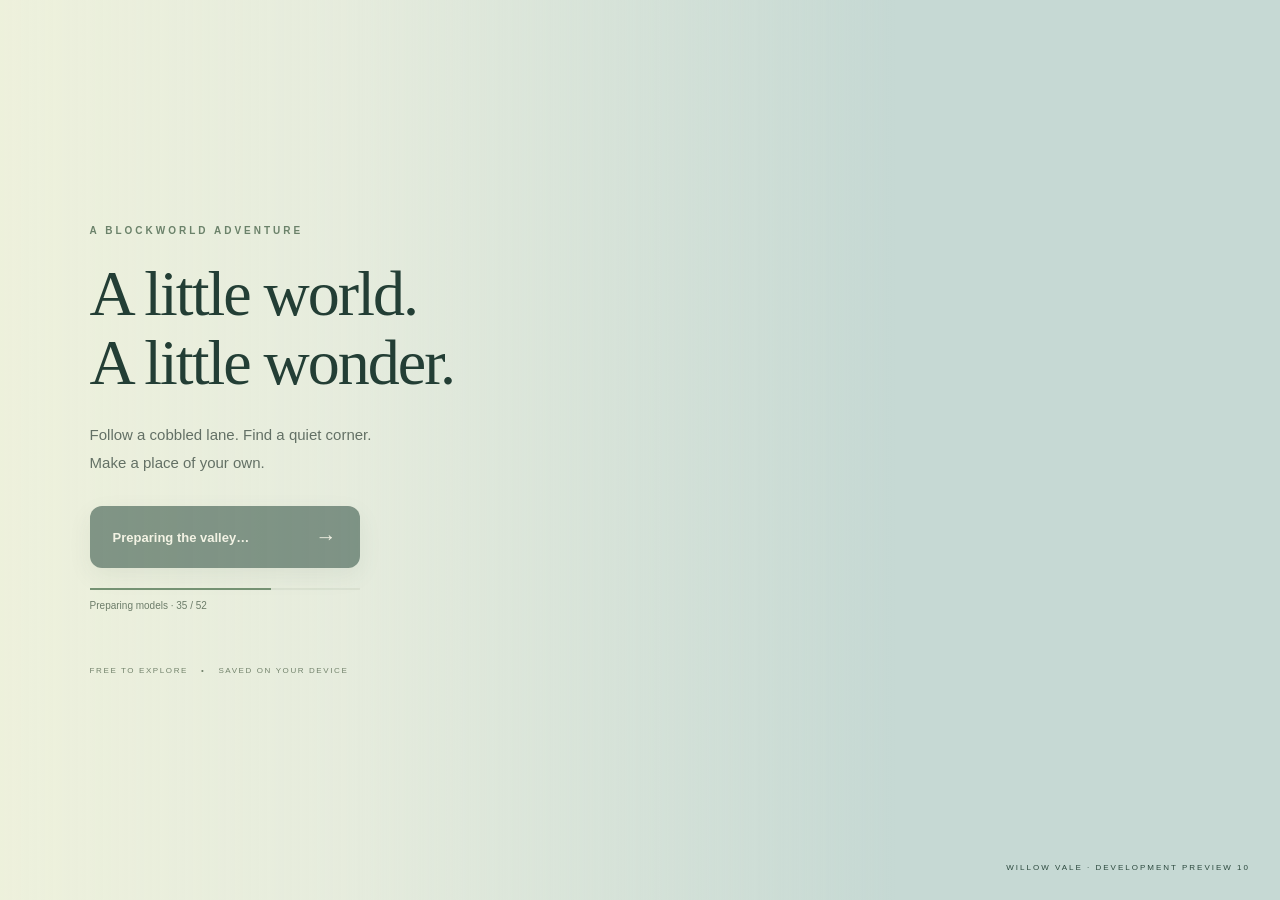
==== commit ba36ef26: "Publish verified Preview 10 as main BlockWorld Adventures website" ====
--- a/adventures.html
+++ b/adventures.html
@@ -13,8 +13,8 @@
     />
     <link rel="icon" href="./icon.svg" />
     <title>BlockWorld Adventures · Willowmere</title>
-    <script type="module" crossorigin src="./assets/adventures-yTikIZOx.js"></script>
-    <link rel="stylesheet" crossorigin href="./assets/adventures-Bnf_TqVr.css">
+    <script type="module" crossorigin src="./assets/adventures-fZ_DCkMQ.js"></script>
+    <link rel="stylesheet" crossorigin href="./assets/adventures-DjVj_M8w.css">
   </head>
   <body>
     <div id="app"></div>
--- a/assets/adventures-DjVj_M8w.css
+++ b/assets/adventures-DjVj_M8w.css
@@ -0,0 +1 @@
+:root{font-family:ui-rounded,Avenir Next,Segoe UI,sans-serif;color:#233e35;background:#c6d9d4;--cream: #faf6ea;--green: #294a3d;--shadow: 0 8px 28px #23392b1a}*{box-sizing:border-box}body{margin:0;overflow:hidden}button,input,select,textarea{font:inherit}button{cursor:pointer;border:0;color:inherit;background:var(--cream);border-radius:12px;padding:13px 18px;min-height:46px;font-weight:600;transition:background .18s,transform .18s}button:hover{background:#e9e6d7}button:active{transform:translateY(1px)}button:disabled{cursor:wait;opacity:.55}button:focus-visible,a:focus-visible,summary:focus-visible,input:focus-visible,select:focus-visible{outline:3px solid #bc944c;outline-offset:3px}button[aria-pressed=true]{background:var(--green);color:var(--cream)}[hidden]{display:none!important}.primary{background:var(--green);color:var(--cream)}.primary:hover{background:#3c6050}#view{position:fixed;inset:0;width:100%;height:100%;touch-action:none;outline:none}#hud{position:fixed;top:max(24px,env(safe-area-inset-top));left:max(28px,env(safe-area-inset-left));right:max(28px,env(safe-area-inset-right));display:flex;justify-content:space-between;align-items:center;gap:20px;pointer-events:none}#hud>*{pointer-events:auto}.identity{display:flex;align-items:center;gap:13px;color:#294239;text-shadow:0 1px 12px #f8f7eac7}.brandmark{display:grid;place-items:center;width:43px;height:45px;font-size:45px;line-height:1}.wordmark{font-size:12px;font-weight:800;letter-spacing:2px;line-height:1.3}.wordmark span{display:block;font-size:9px;letter-spacing:3px;font-weight:600}.identity-divider{height:31px;width:1px;background:#29423940;margin:0 6px}.location strong{display:block;font-family:Georgia,serif;font-weight:500;font-size:23px}.location span{font-size:9px;letter-spacing:2px;display:block;margin-top:4px}nav{display:flex;gap:5px;padding:5px;background:#faf6eae8;border:1px solid #fff7;border-radius:16px;box-shadow:var(--shadow);-webkit-backdrop-filter:blur(16px);backdrop-filter:blur(16px)}nav button{background:transparent;min-width:48px;font-size:20px;padding:8px 13px}nav button span{font-size:12px;vertical-align:2px;margin-left:6px}.smallPill{position:fixed;top:103px;left:35px;border-radius:40px;background:#faf6ead9;padding:10px 16px;font-size:13px;box-shadow:var(--shadow);color:#416044;display:flex;gap:10px;align-items:center}.smallPill b{font-size:11px;border-left:1px solid #29423930;padding-left:10px}#compass{position:fixed;top:103px;right:44px;width:28px;text-align:center;font-size:10px;font-weight:700;transform-origin:50% 21px}#compass i{font-style:normal;display:block;font-size:24px}#bottomHint,#touchHint{position:fixed;bottom:max(28px,env(safe-area-inset-bottom));left:50%;transform:translate(-50%);display:flex;gap:20px;white-space:nowrap;font-size:11px;color:#fff;text-shadow:0 1px 5px #182f23;font-weight:500}kbd{font:10px ui-sans-serif,system-ui;background:#faf6ead9;border:1px solid #233e3525;border-radius:4px;padding:3px 5px;color:#294239;box-shadow:0 1px #233e3520;margin:0 1px;text-shadow:none}#touchHint{display:none}#saveState{position:fixed;right:max(26px,env(safe-area-inset-right));bottom:max(13px,env(safe-area-inset-bottom));color:#254037;font-size:10px;text-shadow:0 1px 5px #ffffffe0;max-width:45vw;text-align:right;pointer-events:none}.saveError{background:#fff1de!important;color:#8d3a21!important;padding:12px!important;cursor:pointer;pointer-events:auto!important;border-radius:10px;max-width:70vw!important}.roundControl{position:fixed;bottom:65px;right:max(30px,env(safe-area-inset-right));background:#faf6eac9;border:1px solid #fff7;box-shadow:var(--shadow);width:64px;height:64px;border-radius:50%;display:flex;flex-direction:column;justify-content:center;align-items:center;font-size:25px;padding:7px;touch-action:none;-webkit-user-select:none;user-select:none}.roundControl span{font-size:9px;margin-top:2px}#joystick{display:none;position:fixed;left:max(35px,env(safe-area-inset-left));bottom:max(45px,env(safe-area-inset-bottom));height:124px;width:124px;border-radius:50%;background:#faf6ea32;border:1px solid #faf6ea88;box-shadow:inset 0 0 30px #faf6ea22;touch-action:none;-webkit-user-select:none;user-select:none}#knob{position:absolute;left:50%;top:50%;width:48px;height:48px;transform:translate(-50%,-50%);border-radius:50%;border:1px solid #faf6eaaa;background:#faf6ea9c;box-shadow:0 4px 14px #233e3520}#context{position:fixed;bottom:93px;left:50%;transform:translate(-50%);background:#faf6eaed;border:1px solid #fff7;border-radius:15px;padding:7px 7px 7px 19px;display:flex;align-items:center;gap:25px;box-shadow:var(--shadow);font-family:Georgia,serif;max-width:calc(100vw - 330px);white-space:nowrap}#context button{font-family:ui-sans-serif,system-ui;font-size:11px;background:#e5e9db}#toast{position:fixed;top:158px;left:50%;transform:translate(-50%);background:#294a3de8;color:#fffbee;padding:13px 20px;font-size:13px;border-radius:12px;max-width:min(520px,90vw);box-shadow:var(--shadow);z-index:12;text-align:center}#stats{position:fixed;right:20px;top:155px;white-space:pre;font:11px/1.5 ui-monospace,monospace;color:#e5efd9;background:#203d34dc;padding:15px;border-radius:10px;pointer-events:none;z-index:10}#welcome{position:fixed;inset:0;background:linear-gradient(90deg,#eef1dcfa,#edf0dfd0 27%,#e7eddf00 70%);z-index:20;display:flex;align-items:center;padding:7vw;pointer-events:none}#welcome section{max-width:470px;pointer-events:auto}h1,h2,p{margin-top:0}.eyebrow{font-size:10px;font-weight:700;letter-spacing:3px;color:#6b826a;margin-bottom:23px}h1{font:normal clamp(36px,5vw,68px) / 1.08 Georgia,"Times New Roman",serif;letter-spacing:-2px;margin-bottom:24px}p{font-size:14px;line-height:1.85;color:#637065}#welcome p{font-size:15px;margin-bottom:30px}#enter{display:flex;justify-content:space-between;align-items:center;min-width:270px;padding:19px 23px;font-size:13px;box-shadow:0 8px 25px #294a3d24}#enter span{font-size:21px;margin-left:30px}.loadingTrack{height:2px;background:#a2af962c;width:270px;margin-top:20px}.loadingTrack i{display:block;height:100%;width:0;background:#769374;transition:width .2s}#loadingText{font-size:10px;display:block;margin-top:10px;color:#6c7c69}.welcomeFoot{margin-top:55px;font-size:8px;letter-spacing:1.6px;color:#73836c;display:flex;gap:13px}.previewBadge{position:absolute;bottom:28px;right:30px;font-size:8px;letter-spacing:2px;color:#2c493e}#modal{position:fixed;inset:0;z-index:30;background:#1f362b6b;-webkit-backdrop-filter:blur(8px);backdrop-filter:blur(8px);display:grid;place-items:center;padding:max(22px,env(safe-area-inset-top)) max(22px,env(safe-area-inset-right)) max(22px,env(safe-area-inset-bottom)) max(22px,env(safe-area-inset-left));overflow:auto}#modal>section{position:relative;width:min(850px,100%);background:var(--cream);padding:45px;border:1px solid #fff9;border-radius:24px;box-shadow:0 20px 80px #1a2d2440;max-height:100%;overflow:auto}#modal h1{font-size:40px;letter-spacing:-1px;margin-bottom:16px}#modal .eyebrow{font-size:8px;margin-bottom:14px}.closeModal{position:absolute;right:15px;top:15px;background:transparent;font-weight:400;font-size:17px}#modal p{max-width:660px;font-size:13px}#modal h2{font:22px Georgia,serif;margin-bottom:15px}.placeCards{display:grid;grid-template-columns:repeat(3,1fr);gap:12px;margin:25px 0}.placeCard{text-align:left;display:flex;flex-direction:column;gap:12px;min-height:230px;padding:20px;background:#e6ecdc;border:1px solid #354c3021}.placeCard.woodland{background:#dbe5da}.placeCard.meadow{background:#ede6d4}.sceneIcon{font-size:44px;font-weight:400;color:#688269}.placeCard small{font-size:7px;letter-spacing:1.7px}.placeCard strong{font:23px Georgia,serif;letter-spacing:-.5px}.placeCard>span:not(.sceneIcon){font-size:11px;line-height:1.65;color:#667360}.placeCard b{font-size:11px;margin-top:auto}.savedWorlds{padding-top:15px;border-top:1px solid #29423920}#savedRows{display:flex;flex-wrap:wrap;gap:8px}#savedRows button{border:1px solid #29423925;font-size:12px;max-width:100%;min-width:0;overflow-wrap:anywhere;text-align:left}.finePrint{font-size:10px!important;color:#7d8576!important;margin:22px 0 0}.menuGrid{display:grid;grid-template-columns:1fr 1fr;gap:9px;margin:20px 0}.menuGrid button,.fileButton{font-size:12px;background:#e9ebdf;text-align:center}.menuGrid .primary{background:var(--green)}.fileButton{position:relative;border-radius:12px;display:grid;place-items:center;min-height:46px;cursor:pointer;font-weight:600}.fileButton input{position:absolute;inset:0;opacity:0;width:100%;cursor:pointer}.fileButton:focus-within{outline:3px solid #bc944c;outline-offset:3px}.qualityLabel{display:flex;align-items:center;gap:20px;font-size:12px;margin:24px 0}select{background:#e9ebdf;border:1px solid #29423925;border-radius:8px;padding:10px;max-width:100%}details{font-size:12px;margin-top:22px;color:#667360}summary{cursor:pointer;margin-bottom:15px}textarea{width:100%;min-height:80px;font:10px/1.5 ui-monospace,monospace;background:#fffdf5;border:1px solid #29423930;border-radius:8px;padding:10px}a{color:#355a43}.assetGrid{display:grid;grid-template-columns:repeat(5,1fr);gap:8px}.assetGrid button{background:#e5e9db;border:1px solid #2942391c;font-size:10px;display:flex;flex-direction:column;align-items:center;gap:8px;padding:14px 8px}.assetGrid button span{font:36px Georgia,serif;color:#6c8569}#editBar{position:fixed;bottom:28px;left:50%;transform:translate(-50%);display:flex;gap:5px;align-items:center;z-index:15;box-shadow:var(--shadow);background:var(--cream);padding:7px;border-radius:15px;max-width:95vw}#editBar button{padding:10px 14px;font-size:17px;background:#e6eadb}#editBar button span{font-size:11px;margin-left:3px}#editBar .primary{background:var(--green)}#editName{font-size:11px;padding:0 12px;min-width:100px;max-width:180px}#fatal{position:fixed;inset:25%;padding:35px;border-radius:20px;background:var(--cream);z-index:100;box-shadow:0 0 0 100vmax #223c36aa}#fatal h2{font:28px Georgia,serif}#fatal p{word-break:break-word}@media(pointer:coarse){#joystick{display:block}#bottomHint{display:none}#touchHint{display:block;font-size:9px;bottom:21px}#context{bottom:155px}#saveState{bottom:4px}.roundControl{bottom:65px}button{touch-action:manipulation}}@media(max-width:700px){#hud{top:max(14px,env(safe-area-inset-top));left:max(14px,env(safe-area-inset-left));right:max(14px,env(safe-area-inset-right));gap:10px}.brandmark{width:27px;font-size:35px}.identity{gap:7px}.wordmark{font-size:9px;letter-spacing:1.2px}.wordmark span{font-size:7px;letter-spacing:1.7px}.identity-divider{margin:0 3px;height:23px}.location strong{font-size:18px}.location span{font-size:7px;letter-spacing:1.2px}nav{gap:0;border-radius:13px;padding:3px}nav button{font-size:21px;padding:7px;min-width:43px;min-height:43px}nav button span{display:none}.smallPill{top:82px;left:18px;font-size:11px;gap:8px;padding:9px 12px}#compass{top:84px;right:25px}.smallPill b{font-size:9px}#welcome{padding:30px;background:linear-gradient(90deg,#eef1dcf5,#edf0dfad 70%,#e7eddf42)}#welcome h1{font-size:48px}#welcome p{font-size:13px}#welcome section{max-width:360px}#enter{min-width:250px}.previewBadge{font-size:7px;right:18px;bottom:18px}.welcomeFoot{font-size:7px;margin-top:35px}#context{max-width:calc(100vw - 32px);bottom:185px;padding-left:13px;gap:14px;font-size:14px}#context button{padding:10px;min-height:44px}#context kbd{display:none}#toast{top:130px;font-size:12px;width:max-content;max-width:90vw}#modal{padding:14px}#modal>section{padding:35px 22px 25px;border-radius:20px}#modal h1{font-size:33px;padding-right:15px}.placeCards{grid-template-columns:1fr;gap:9px;margin:18px 0}.placeCard{min-height:128px;gap:7px;position:relative;padding:16px 18px 16px 72px}.sceneIcon{position:absolute;left:20px;top:35px;font-size:32px}.placeCard strong{font-size:22px}.placeCard>span:not(.sceneIcon){font-size:10px}.placeCard b{position:absolute;right:15px;top:19px;font-size:10px}.placeCard small{padding-right:65px;font-size:7px}.assetGrid{grid-template-columns:repeat(3,1fr)}.menuGrid{gap:7px}.menuGrid button,.fileButton{font-size:11px;padding:12px}.qualityLabel{display:block}.qualityLabel select{display:block;margin-top:10px;width:100%}#editBar{bottom:28px;gap:3px;padding:5px;flex-wrap:wrap;justify-content:center;width:max-content;max-width:94vw}#editName{font-size:10px;padding:0 5px;max-width:130px;min-width:0}#editBar button{padding:8px 12px;min-height:44px}#editBar button span{display:none}#saveState{font-size:8px;max-width:65vw;right:12px}#joystick{width:116px;height:116px;left:max(22px,env(safe-area-inset-left));bottom:max(50px,env(safe-area-inset-bottom))}.roundControl{right:max(22px,env(safe-area-inset-right));bottom:72px;width:59px;height:59px}#fatal{inset:15% 5%}#stats{top:125px;font-size:9px;padding:10px}}@media(max-height:520px){#hud{top:max(8px,env(safe-area-inset-top));left:max(14px,env(safe-area-inset-left));right:max(14px,env(safe-area-inset-right))}.smallPill{top:72px;left:21px;font-size:10px;padding:6px 11px}#compass{top:75px}#welcome h1{font-size:42px;margin-bottom:15px}#welcome p{font-size:12px;margin-bottom:20px}#welcome .eyebrow{margin-bottom:13px}.welcomeFoot{margin-top:20px}#welcome{padding:25px 55px}.previewBadge{bottom:10px;font-size:6px}#enter{padding:13px 20px}.loadingTrack{margin-top:12px}#joystick{width:102px;height:102px;bottom:25px;left:max(25px,env(safe-area-inset-left))}#knob{width:42px;height:42px}.roundControl{bottom:35px}#context{bottom:30px;max-width:calc(100vw - 320px);font-size:13px;gap:12px}#bottomHint,#touchHint{bottom:8px;font-size:8px}#editBar{bottom:20px}#toast{top:90px}#modal>section{padding:28px}.placeCards{grid-template-columns:repeat(3,1fr)}.placeCard{padding:14px;min-height:185px}.placeCard .sceneIcon{position:static;font-size:28px}.placeCard b{position:static}.placeCard small{font-size:6px;padding:0}.placeCard strong{font-size:21px}.assetGrid{grid-template-columns:repeat(5,1fr)}}@media(prefers-reduced-motion:reduce){button{transition:none}}body:not(.playing) #hud,body:not(.playing) #discoveryCount,body:not(.playing) #compass,body:not(.playing) #run,body:not(.playing) #joystick,body:not(.playing) #bottomHint,body:not(.playing) #touchHint,body:not(.playing) #saveState{visibility:hidden}.identity{background:#faf6eade;border:1px solid #fff5;border-radius:16px;padding:8px 12px;-webkit-backdrop-filter:blur(12px);backdrop-filter:blur(12px);box-shadow:var(--shadow)}@media(max-width:440px){.identity .wordmark{display:none}.identity{padding:7px 10px;gap:4px}.identity-divider{margin:0 2px}.location strong{font-size:19px}}#newPlaceButtons{display:flex;flex-wrap:wrap;gap:8px}#newPlaceButtons button{font-size:12px;border:1px solid #29423925}.newPlaces{padding-top:15px}.catalogueFilters{display:flex;flex-wrap:wrap;gap:7px;margin:20px 0}.catalogueFilters button{transition:transform .18s;font-size:10px;min-height:36px;padding:8px 13px;background:#e5e9db;border-radius:30px}.catalogueFilters button[aria-pressed=true]{background:#294a3d;color:#faf6ea}.assetGrid button{padding:8px 7px 14px;gap:5px}.assetGrid button img{width:100%;height:auto;aspect-ratio:4/3;object-fit:contain;pointer-events:none}.assetGrid button .assetLabel{font:600 11px/1.4 ui-rounded,Segoe UI,sans-serif;color:#294438;min-height:30px;display:grid;place-items:center}.assetGrid button:hover{background:#dbe3cd;border-color:#6f8d62}.assetGrid button:focus-visible{outline:3px solid #ad8b49;outline-offset:2px}body.editing #bottomHint,body.editing #touchHint,body.editing #context{visibility:hidden}@media(max-width:700px)and (min-height:521px){#editBar{bottom:184px}}#compass{display:none}#minimap{position:fixed;top:106px;right:max(30px,env(safe-area-inset-right));width:152px;height:152px;padding:0;border-radius:50%;border:5px solid #faf6eae8;box-shadow:0 4px 20px #203e3430;overflow:hidden;background:#a1b783;z-index:3}#miniCanvas{display:block;width:100%;height:100%;pointer-events:none}body:not(.playing) #minimap{display:none}#mapOverlay{position:fixed;inset:0;z-index:60;background:#e5e6d0}.mapHeader{position:absolute;top:0;left:0;right:0;height:94px;padding:18px max(28px,env(safe-area-inset-left));display:flex;align-items:center;justify-content:space-between;background:#faf6eaf2;z-index:2;box-shadow:0 4px 20px #203e3410}.mapHeader small{font-size:10px;letter-spacing:2px}.mapHeader h1{font-family:Georgia,serif;font-weight:400;margin:4px 0;font-size:28px}#fullMap{position:absolute;top:94px;left:0;width:100%;height:calc(100% - 160px);touch-action:none;outline:none}.mapTools{position:absolute;bottom:max(18px,env(safe-area-inset-bottom));left:50%;transform:translate(-50%);display:flex;gap:6px;align-items:center;white-space:nowrap}.mapTools button{min-width:46px;padding:10px 14px;box-shadow:0 2px 8px #203e3414}.mapTools select{border:0;background:#faf6ea;padding:12px;border-radius:12px;color:#294a3d;max-width:185px;min-height:46px}.mapHint{position:absolute;bottom:72px;left:0;right:0;text-align:center;font-size:12px;pointer-events:none;color:#294a3d;background:#faf6eaab;padding:5px;margin:0}@media(max-width:700px){#minimap{top:94px;right:14px;width:112px;height:112px;border-width:4px}.mapHeader{height:83px;padding:14px 16px}.mapHeader h1{font-size:23px}#fullMap{top:83px;height:calc(100% - 150px)}.mapTools{gap:4px;bottom:max(12px,env(safe-area-inset-bottom))}.mapTools button{padding:10px;min-width:43px}.mapTools select{width:118px;padding:10px 5px;font-size:12px}.mapHint{font-size:10px;bottom:65px}}@media(max-height:520px){#minimap{top:75px;width:96px;height:96px}.mapHeader{height:67px;padding:8px 18px}.mapHeader h1{font-size:23px}#fullMap{top:67px;height:calc(100% - 124px)}.mapTools{bottom:8px}.mapHint{bottom:58px}}body.editing #minimap{opacity:.65}@media(max-width:700px)and (min-height:521px){#toast{top:220px;max-width:80vw}}#roomFade{position:fixed;inset:0;z-index:100;background:#24372e;opacity:0;transition:opacity .18s ease;display:grid;place-items:center;color:#f5f1df;pointer-events:all;font-size:15px;letter-spacing:.04em}#roomFade[hidden]{display:none}#roomFade.opaque{opacity:1}@media(prefers-reduced-motion:reduce){#roomFade{transition-duration:1ms}}
